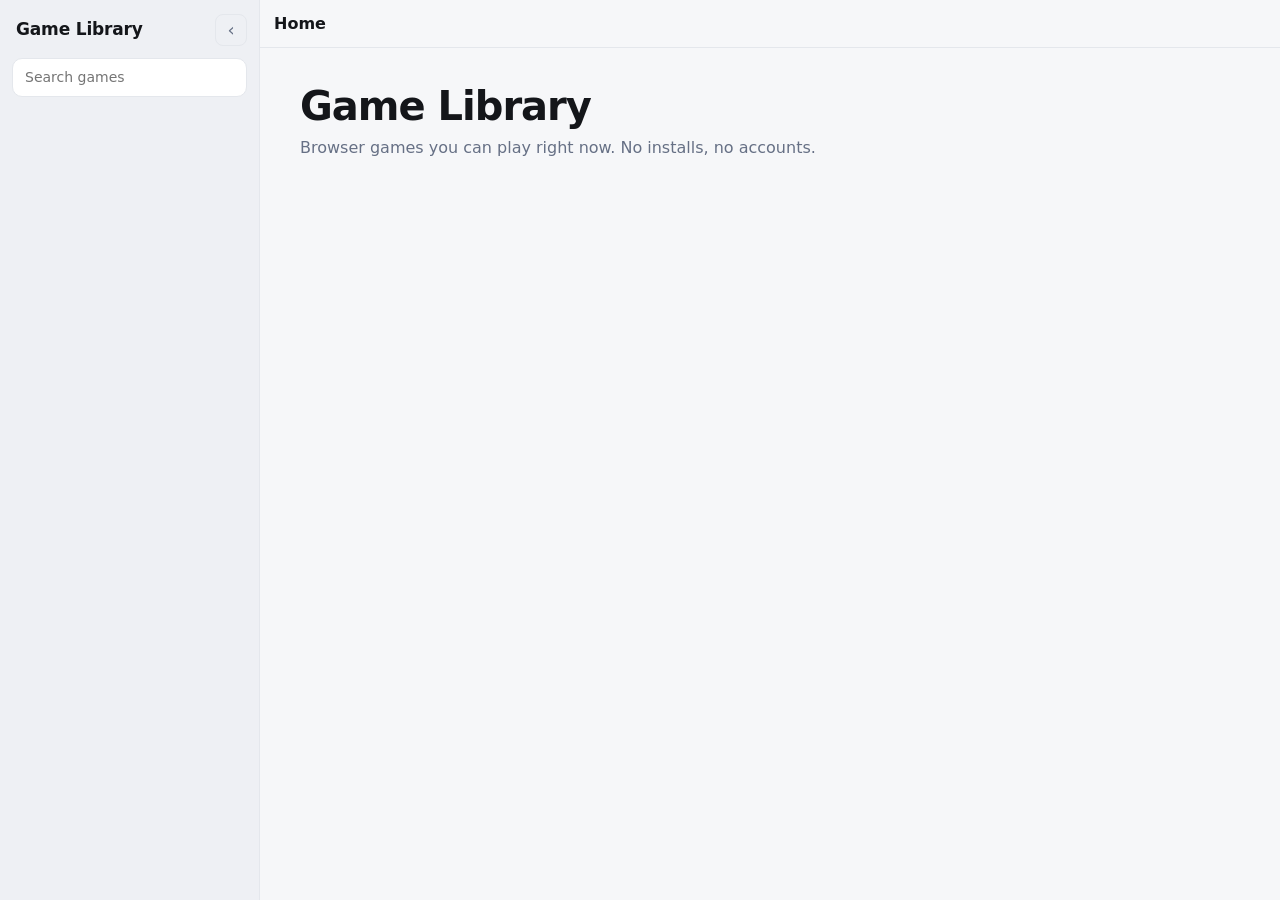
==== index.html @ a7c60bfb "Add EcoSim GIS game entry to index.html Added EcoSim GIS game entry with title, path, icon, and desc" ====
<!DOCTYPE html>
<html lang="en"><head><meta charset="utf-8">
<meta name="viewport" content="width=device-width, initial-scale=1">
<title>Game Library</title>
<script>
/* If a game's "back to library" button loads this page inside the game frame, tell the parent to show Home instead. */
if (top !== self) { document.documentElement.style.display = 'none'; try { parent.postMessage('lib-home', '*'); } catch (e) {} }
</script>
<style>
:root{color-scheme:light dark;--bg:#f6f7f9;--fg:#14161a;--mu:#667085;--pn:#fff;--bd:#e4e7ec;--ac:#4f46e5;--on:#fff;--sb:#eef0f4;--sel:#dfe1fb}
@media (prefers-color-scheme:dark){:root{--bg:#0f1115;--fg:#f2f4f7;--mu:#98a2b3;--pn:#171a21;--bd:#262b36;--ac:#818cf8;--on:#0f1115;--sb:#13161c;--sel:#262c4d}}
*{box-sizing:border-box}
html,body{height:100%}
body{margin:0;background:var(--bg);color:var(--fg);font:16px/1.5 system-ui,-apple-system,"Segoe UI",Roboto,sans-serif}
button{font:inherit;color:inherit;cursor:pointer}
:focus-visible{outline:3px solid var(--ac);outline-offset:2px}
.app{--sw:260px;display:grid;grid-template-columns:var(--sw) 1fr;height:100dvh;transition:grid-template-columns .18s}
.app.col{--sw:68px}
.side{background:var(--sb);border-right:1px solid var(--bd);display:flex;flex-direction:column;min-width:0;overflow:hidden}
.sh{display:flex;align-items:center;justify-content:space-between;gap:8px;padding:14px 12px 8px}
.brand{font-weight:700;font-size:17px;letter-spacing:-.01em;white-space:nowrap;padding-left:4px}
.sq{background:transparent;border:1px solid var(--bd);border-radius:8px;width:32px;height:32px;line-height:1;font-size:18px;color:var(--mu)}
.sq:hover{color:var(--fg)}
#q{margin:4px 12px 10px;font:inherit;font-size:14px;color:var(--fg);background:var(--pn);border:1px solid var(--bd);border-radius:10px;padding:8px 12px;min-width:0}
nav{display:flex;flex-direction:column;gap:2px;padding:0 8px 12px;overflow:auto}
.it{display:flex;align-items:center;gap:10px;width:100%;text-align:left;background:transparent;border:0;border-radius:10px;padding:7px 8px}
.it:hover{background:var(--bd)}
.it.on{background:var(--sel);font-weight:600}
.ic{flex:none;width:34px;height:34px;border-radius:9px;display:grid;place-items:center;font-size:18px}
.tx{white-space:nowrap;overflow:hidden;text-overflow:ellipsis}
.app.col .brand,.app.col #q,.app.col .tx{display:none}
.app.col .sh{justify-content:center;padding:14px 0 8px}
.app.col .it{justify-content:center}
.main{display:flex;flex-direction:column;min-width:0;height:100dvh}
.top{display:flex;align-items:center;gap:10px;padding:8px 14px;border-bottom:1px solid var(--bd);min-height:48px}
.top .sq{display:none}
#cur{font-weight:600}
#game{flex:1;width:100%;border:0;background:var(--bg)}
.home{flex:1;overflow:auto;padding:36px 24px 64px}
.home>div{max-width:940px;margin:0 auto}
h1{font-size:clamp(28px,5vw,40px);letter-spacing:-.025em;line-height:1.1;margin:0 0 8px}
.intro{color:var(--mu);margin:0;max-width:52ch}
.tags{display:flex;flex-wrap:wrap;gap:8px;margin:26px 0 20px}
.tags button{font-size:14px;color:var(--mu);background:transparent;border:1px solid var(--bd);border-radius:999px;padding:5px 14px}
.tags button[aria-pressed="true"]{background:var(--fg);color:var(--bg);border-color:var(--fg)}
.last{display:flex;flex-wrap:wrap;align-items:center;justify-content:space-between;gap:12px;background:var(--pn);border:1px solid var(--bd);border-radius:14px;padding:12px 16px;margin-bottom:20px}
.last[hidden],[hidden]{display:none!important}
.grid{display:grid;grid-template-columns:repeat(auto-fill,minmax(min(100%,380px),1fr));gap:18px}
.card{display:flex;gap:16px;background:var(--pn);border:1px solid var(--bd);border-radius:16px;box-shadow:0 1px 2px rgba(16,24,40,.06);padding:16px}
.card .ic{width:72px;height:72px;border-radius:16px;font-size:34px}
.card h2{font-size:18px;margin:0 0 2px}
.card p{margin:0 0 6px;font-size:14px;color:var(--mu)}
.card small{color:var(--mu)}
.play{display:inline-block;margin-top:10px;background:var(--ac);color:var(--on);font-weight:600;border:0;padding:8px 22px;border-radius:999px}
.play:hover{filter:brightness(1.1)}
.soon{border:1px dashed var(--bd);border-radius:16px;padding:18px;color:var(--mu);display:flex;flex-direction:column;justify-content:center}
.soon b{color:var(--fg)}
footer{margin-top:30px;color:var(--mu);font-size:14px}
#bd{display:none}
@media (max-width:700px){
 .app,.app.col{grid-template-columns:1fr}
 .side{position:fixed;inset:0 auto 0 0;width:270px;z-index:20;transform:translateX(-100%);transition:transform .2s}
 .app.open .side{transform:none}
 .app.col .brand,.app.col #q,.app.col .tx{display:initial}
 .app.col .it{justify-content:flex-start}.app.col .sh{justify-content:space-between;padding:14px 12px 8px}
 .top .sq{display:block}
 .app.open #bd{display:block;position:fixed;inset:0;background:rgba(0,0,0,.5);z-index:10}
 .home{padding:24px 16px 48px}
}
</style></head><body>
<div class="app" id="app">
 <aside class="side" id="side">
  <div class="sh"><span class="brand">Game Library</span><button class="sq" id="col" aria-label="Collapse sidebar">&#8249;</button></div>
  <input id="q" type="search" placeholder="Search games" aria-label="Search games">
  <nav id="nav" aria-label="Games"></nav>
 </aside>
 <div class="main">
  <div class="top"><button class="sq" id="menu" aria-label="Open sidebar">&#9776;</button><span id="cur">Home</span></div>
  <section class="home" id="home"><div>
   <h1 id="title">Game Library</h1><p class="intro" id="tagline"></p>
   <div class="tags" id="tags"></div>
   <div class="last" id="last" hidden><span id="lasttxt"></span><button class="play" id="lastbtn" style="margin:0">Play again</button></div>
   <div class="grid" id="grid"></div>
   <footer id="count"></footer>
  </div></section>
  <iframe id="game" title="Game" hidden allow="fullscreen"></iframe>
 </div>
 <div id="bd"></div>
</div>
<script>
/* =====================================================================
   ADD A NEW GAME: copy one { ... } block below, paste it at the top of the
   list (newest first), and change the values.
     id     a short name with no spaces (used for the web address and last played)
     path   the folder inside games/ that holds the game's index.html (end with /)
     icon   one emoji shown next to the game
     colors [from, to] for the icon's gradient
   ===================================================================== */
const SITE = { title: 'Game Library', tagline: 'Browser games you can play right now. No installs, no accounts.' };
const GAMES = [
  {
    id: 'dragons-hoard',
    title: 'Dragon\u2019s Hoard',
    desc: 'Defend your dragon\u2019s hoard from adventurers. Aim your fire, build combos, and upgrade your brood while you earn gold.',
    tags: ['Incremental', 'Action', 'Defense'],
    path: 'games/dragons-hoard/',
    icon: '\ud83d\udc09',
    colors: ['#f59e0b', '#ea580c']
  },
  {
    id: 'seven-floors-down',
    title: 'Seven Floors Down',
    desc: 'A turn-based pixel dungeon crawler. Pick a class, descend seven floors, and slay the Dungeon Lord.',
    tags: ['Roguelike', 'Turn-based', 'Pixel art'],
    path: 'games/seven-floors-down/',
    icon: '\u2694\ufe0f',
    colors: ['#6d28d9', '#be123c']
  },
  {
    "id": "ecosim",
  "title": "EcoSim GIS",
  "path": "games/ecosim/index.html",
  "icon": "🏭", 
  "description": "3D industrial simulation MMO based on real-world municipal GIS footprints."
  }
];
/* ===================================================================== */

const $ = s => document.querySelector(s), app = $('#app'), mq = matchMedia('(max-width:700px)');
let cur = null, tag = 'All', q = '';
$('#title').textContent = SITE.title; $('#tagline').textContent = SITE.tagline;

function el(t, props, ...kids) { const e = document.createElement(t); Object.assign(e, props || {}); kids.forEach(k => e.append(k)); return e; }
const grad = c => 'linear-gradient(135deg,' + c[0] + ',' + c[1] + ')';
function remember(id) { try { localStorage.setItem('lib_last', id); } catch (e) {} }

/* ----- sidebar ----- */
function item(id, title, icon, colors) {
  const on = (cur || 'home') === id;
  const ic = el('span', { className: 'ic', textContent: icon }); ic.style.background = grad(colors); ic.setAttribute('aria-hidden', 'true');
  const b = el('button', { className: 'it' + (on ? ' on' : ''), title }, ic, el('span', { className: 'tx', textContent: title }));
  if (on) b.setAttribute('aria-current', 'page');
  b.onclick = () => id === 'home' ? home() : openGame(id);
  return b;
}
function renderNav() {
  const s = q.trim().toLowerCase();
  $('#nav').replaceChildren(item('home', 'Home', '\ud83c\udfe0', ['#64748b', '#334155']),
    ...GAMES.filter(g => !s || g.title.toLowerCase().includes(s)).map(g => item(g.id, g.title, g.icon, g.colors)));
}
$('#q').addEventListener('input', e => { q = e.target.value; renderNav(); });
function setCol(on) { app.classList.toggle('col', on); $('#col').innerHTML = on ? '&#8250;' : '&#8249;'; try { localStorage.setItem('lib_col', on ? '1' : ''); } catch (e) {} }
function toggle() { if (mq.matches) app.classList.toggle('open'); else setCol(!app.classList.contains('col')); }
$('#col').onclick = toggle; $('#menu').onclick = () => app.classList.toggle('open'); $('#bd').onclick = () => app.classList.remove('open');
try { if (localStorage.getItem('lib_col')) setCol(true); } catch (e) {}

/* ----- switching between Home and games ----- */
function openGame(id) {
  const g = GAMES.find(x => x.id === id); if (!g) return home();
  app.classList.remove('open'); if (cur === id) return;
  cur = id; remember(id);
  $('#home').hidden = true; const fr = $('#game'); fr.hidden = false; fr.src = g.path;
  $('#cur').textContent = g.title; document.title = g.title + ' - ' + SITE.title;
  history.replaceState(null, '', '#' + id); renderNav();
}
function home() {
  cur = null; app.classList.remove('open');
  const fr = $('#game'); fr.hidden = true; fr.src = 'about:blank'; $('#home').hidden = false;
  $('#cur').textContent = 'Home'; document.title = SITE.title;
  history.replaceState(null, '', location.pathname + location.search); renderNav(); renderHome();
}
addEventListener('message', e => { if (e.data === 'lib-home') home(); });   /* sent by a game's "back to library" button */

/* ----- home page ----- */
function card(g) {
  const ic = el('div', { className: 'ic', textContent: g.icon }); ic.style.background = grad(g.colors); ic.setAttribute('aria-hidden', 'true');
  const play = el('button', { className: 'play', textContent: 'Play' }); play.onclick = () => openGame(g.id);
  return el('div', { className: 'card' }, ic, el('div', {}, el('h2', { textContent: g.title }), el('p', { textContent: g.desc }),
    el('small', { textContent: g.tags.join(', ') }), el('br'), play));
}
function renderHome() {
  const all = ['All', ...new Set(GAMES.flatMap(g => g.tags))];
  $('#tags').replaceChildren(...all.map(t => { const b = el('button', { textContent: t, type: 'button' }); b.setAttribute('aria-pressed', t === tag); b.onclick = () => { tag = t; renderHome(); }; return b; }));
  const list = GAMES.filter(g => tag === 'All' || g.tags.includes(tag)), grid = $('#grid');
  grid.replaceChildren(...list.map(card));
  if (tag === 'All') grid.append(el('div', { className: 'soon' }, el('b', { textContent: 'More games on the way' }), 'New games show up here as soon as they are finished.'));
  $('#count').textContent = GAMES.length + (GAMES.length === 1 ? ' game' : ' games') + ' in the library';
  let last = null; try { last = GAMES.find(g => g.id === localStorage.getItem('lib_last')); } catch (e) {}
  $('#last').hidden = !last;
  if (last) { $('#lasttxt').textContent = 'You last played ' + last.title + '.'; $('#lastbtn').onclick = () => openGame(last.id); }
}
renderNav(); renderHome();
const first = location.hash.slice(1); if (GAMES.some(g => g.id === first)) openGame(first);   /* links like ...#dragons-hoard open that game */
</script>
</body></html>
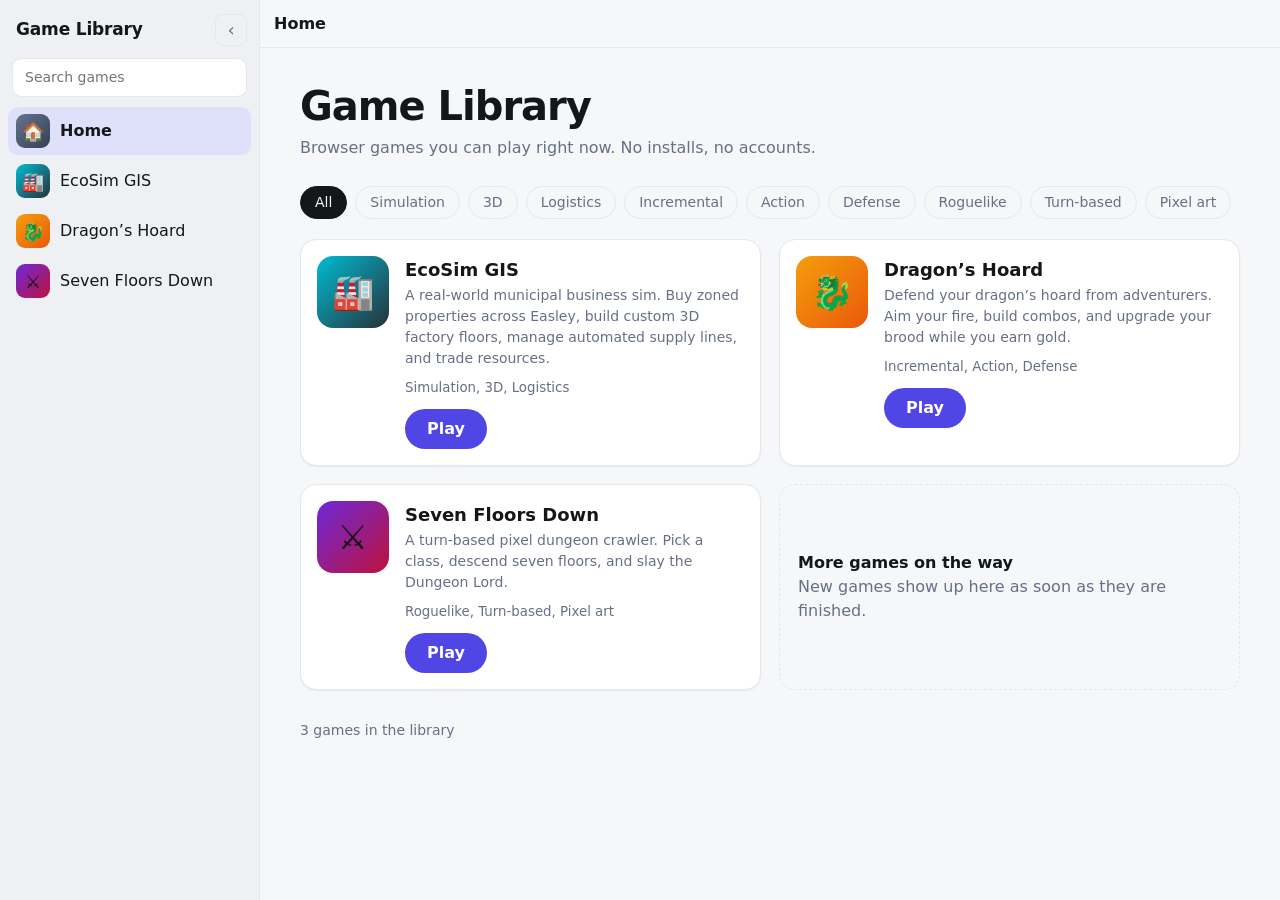
==== commit 6e2ab287: "Modify EcoSim GIS entry in game library Updated game entry for EcoSim GIS with new details." ====
--- a/index.html
+++ b/index.html
@@ -99,6 +99,15 @@
 const SITE = { title: 'Game Library', tagline: 'Browser games you can play right now. No installs, no accounts.' };
 const GAMES = [
   {
+    id: 'ecosim',
+    title: 'EcoSim GIS',
+    desc: 'A real-world municipal business sim. Buy zoned properties across Easley, build custom 3D factory floors, manage automated supply lines, and trade resources.',
+    tags: ['Simulation', '3D', 'Logistics'],
+    path: 'games/ecosim/',
+    icon: '🏭',
+    colors: ['#00bcd4', '#263238']
+  },
+  {
     id: 'dragons-hoard',
     title: 'Dragon\u2019s Hoard',
     desc: 'Defend your dragon\u2019s hoard from adventurers. Aim your fire, build combos, and upgrade your brood while you earn gold.',
@@ -115,13 +124,6 @@
     path: 'games/seven-floors-down/',
     icon: '\u2694\ufe0f',
     colors: ['#6d28d9', '#be123c']
-  },
-  {
-    "id": "ecosim",
-  "title": "EcoSim GIS",
-  "path": "games/ecosim/index.html",
-  "icon": "🏭", 
-  "description": "3D industrial simulation MMO based on real-world municipal GIS footprints."
   }
 ];
 /* ===================================================================== */
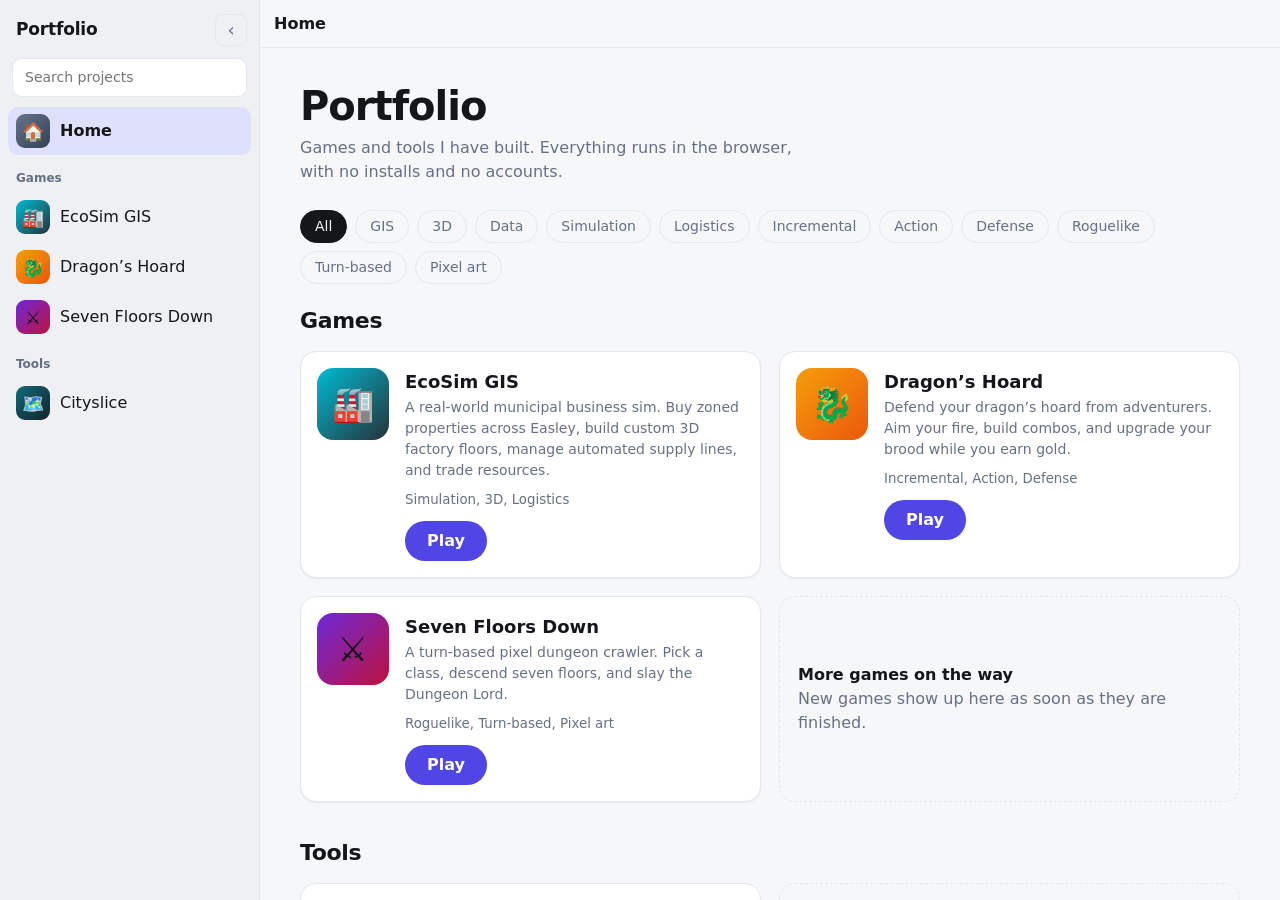
==== commit 26fc336e: "Rename 'Game Library' to 'Portfolio' in index.html Also added a separation between "tools" and "game" ====
--- a/index.html
+++ b/index.html
@@ -1,7 +1,7 @@
 <!DOCTYPE html>
 <html lang="en"><head><meta charset="utf-8">
 <meta name="viewport" content="width=device-width, initial-scale=1">
-<title>Game Library</title>
+<title>Portfolio</title>
 <script>
 /* If a game's "back to library" button loads this page inside the game frame, tell the parent to show Home instead. */
 if (top !== self) { document.documentElement.style.display = 'none'; try { parent.postMessage('lib-home', '*'); } catch (e) {} }
@@ -48,7 +48,11 @@
 .grid{display:grid;grid-template-columns:repeat(auto-fill,minmax(min(100%,380px),1fr));gap:18px}
 .card{display:flex;gap:16px;background:var(--pn);border:1px solid var(--bd);border-radius:16px;box-shadow:0 1px 2px rgba(16,24,40,.06);padding:16px}
 .card .ic{width:72px;height:72px;border-radius:16px;font-size:34px}
-.card h2{font-size:18px;margin:0 0 2px}
+.card h3{font-size:18px;margin:0 0 2px}
+.sech{font-size:22px;letter-spacing:-.015em;margin:34px 0 14px}
+.sech:first-child{margin-top:0}
+.grp{font-size:12px;font-weight:600;color:var(--mu);padding:12px 8px 4px}
+.app.col .grp{display:none}
 .card p{margin:0 0 6px;font-size:14px;color:var(--mu)}
 .card small{color:var(--mu)}
 .play{display:inline-block;margin-top:10px;background:var(--ac);color:var(--on);font-weight:600;border:0;padding:8px 22px;border-radius:999px}
@@ -62,6 +66,7 @@
  .side{position:fixed;inset:0 auto 0 0;width:270px;z-index:20;transform:translateX(-100%);transition:transform .2s}
  .app.open .side{transform:none}
  .app.col .brand,.app.col #q,.app.col .tx{display:initial}
+ .app.col .grp{display:block}
  .app.col .it{justify-content:flex-start}.app.col .sh{justify-content:space-between;padding:14px 12px 8px}
  .top .sq{display:block}
  .app.open #bd{display:block;position:fixed;inset:0;background:rgba(0,0,0,.5);z-index:10}
@@ -70,36 +75,48 @@
 </style></head><body>
 <div class="app" id="app">
  <aside class="side" id="side">
-  <div class="sh"><span class="brand">Game Library</span><button class="sq" id="col" aria-label="Collapse sidebar">&#8249;</button></div>
-  <input id="q" type="search" placeholder="Search games" aria-label="Search games">
-  <nav id="nav" aria-label="Games"></nav>
+  <div class="sh"><span class="brand">Portfolio</span><button class="sq" id="col" aria-label="Collapse sidebar">&#8249;</button></div>
+  <input id="q" type="search" placeholder="Search projects" aria-label="Search projects">
+  <nav id="nav" aria-label="Projects"></nav>
  </aside>
  <div class="main">
   <div class="top"><button class="sq" id="menu" aria-label="Open sidebar">&#9776;</button><span id="cur">Home</span></div>
   <section class="home" id="home"><div>
-   <h1 id="title">Game Library</h1><p class="intro" id="tagline"></p>
+   <h1 id="title">Portfolio</h1><p class="intro" id="tagline"></p>
    <div class="tags" id="tags"></div>
-   <div class="last" id="last" hidden><span id="lasttxt"></span><button class="play" id="lastbtn" style="margin:0">Play again</button></div>
-   <div class="grid" id="grid"></div>
+   <div class="last" id="last" hidden><span id="lasttxt"></span><button class="play" id="lastbtn" style="margin:0">Open again</button></div>
+   <div id="grid"></div>
    <footer id="count"></footer>
   </div></section>
-  <iframe id="game" title="Game" hidden allow="fullscreen"></iframe>
+  <iframe id="game" title="Project" hidden allow="fullscreen"></iframe>
  </div>
  <div id="bd"></div>
 </div>
 <script>
 /* =====================================================================
-   ADD A NEW GAME: copy one { ... } block below, paste it at the top of the
+   ADD A NEW GAME OR TOOL: copy one { ... } block below, paste it at the top of the
    list (newest first), and change the values.
-     id     a short name with no spaces (used for the web address and last played)
+     id     a short name with no spaces (used for the web address and last opened)
+     type   'game' or 'tool' (decides which section it appears in)
      path   the folder inside games/ that holds the game's index.html (end with /)
      icon   one emoji shown next to the game
      colors [from, to] for the icon's gradient
    ===================================================================== */
-const SITE = { title: 'Game Library', tagline: 'Browser games you can play right now. No installs, no accounts.' };
-const GAMES = [
+const SITE = { title: 'Portfolio', tagline: 'Games and tools I have built. Everything runs in the browser, with no installs and no accounts.' };
+const PROJECTS = [
+  {
+    id: 'cityslice',
+    type: 'tool',
+    title: 'Cityslice',
+    desc: 'Type any city and get GeoJSON for its buildings, roads, intersections, water and elevation, plus an orbitable 3D model with street and business names.',
+    tags: ['GIS', '3D', 'Data'],
+    path: 'tools/cityslice/',
+    icon: '\ud83d\uddfa\ufe0f',
+    colors: ['#0e6b78', '#17212b']
+  },
   {
     id: 'ecosim',
+    type: 'game',
     title: 'EcoSim GIS',
     desc: 'A real-world municipal business sim. Buy zoned properties across Easley, build custom 3D factory floors, manage automated supply lines, and trade resources.',
     tags: ['Simulation', '3D', 'Logistics'],
@@ -109,6 +126,7 @@
   },
   {
     id: 'dragons-hoard',
+    type: 'game',
     title: 'Dragon\u2019s Hoard',
     desc: 'Defend your dragon\u2019s hoard from adventurers. Aim your fire, build combos, and upgrade your brood while you earn gold.',
     tags: ['Incremental', 'Action', 'Defense'],
@@ -118,6 +136,7 @@
   },
   {
     id: 'seven-floors-down',
+    type: 'game',
     title: 'Seven Floors Down',
     desc: 'A turn-based pixel dungeon crawler. Pick a class, descend seven floors, and slay the Dungeon Lord.',
     tags: ['Roguelike', 'Turn-based', 'Pixel art'],
@@ -147,8 +166,11 @@
 }
 function renderNav() {
   const s = q.trim().toLowerCase();
-  $('#nav').replaceChildren(item('home', 'Home', '\ud83c\udfe0', ['#64748b', '#334155']),
-    ...GAMES.filter(g => !s || g.title.toLowerCase().includes(s)).map(g => item(g.id, g.title, g.icon, g.colors)));
+  const groups = [['game', 'Games'], ['tool', 'Tools']].flatMap(([t, label]) => {
+    const list = PROJECTS.filter(g => g.type === t && (!s || g.title.toLowerCase().includes(s)));
+    return list.length ? [el('div', { className: 'grp', textContent: label }), ...list.map(g => item(g.id, g.title, g.icon, g.colors))] : [];
+  });
+  $('#nav').replaceChildren(item('home', 'Home', '\ud83c\udfe0', ['#64748b', '#334155']), ...groups);
 }
 $('#q').addEventListener('input', e => { q = e.target.value; renderNav(); });
 function setCol(on) { app.classList.toggle('col', on); $('#col').innerHTML = on ? '&#8250;' : '&#8249;'; try { localStorage.setItem('lib_col', on ? '1' : ''); } catch (e) {} }
@@ -158,7 +180,7 @@
 
 /* ----- switching between Home and games ----- */
 function openGame(id) {
-  const g = GAMES.find(x => x.id === id); if (!g) return home();
+  const g = PROJECTS.find(x => x.id === id); if (!g) return home();
   app.classList.remove('open'); if (cur === id) return;
   cur = id; remember(id);
   $('#home').hidden = true; const fr = $('#game'); fr.hidden = false; fr.src = g.path;
@@ -176,22 +198,27 @@
 /* ----- home page ----- */
 function card(g) {
   const ic = el('div', { className: 'ic', textContent: g.icon }); ic.style.background = grad(g.colors); ic.setAttribute('aria-hidden', 'true');
-  const play = el('button', { className: 'play', textContent: 'Play' }); play.onclick = () => openGame(g.id);
-  return el('div', { className: 'card' }, ic, el('div', {}, el('h2', { textContent: g.title }), el('p', { textContent: g.desc }),
+  const play = el('button', { className: 'play', textContent: g.type === 'tool' ? 'Open' : 'Play' }); play.onclick = () => openGame(g.id);
+  return el('div', { className: 'card' }, ic, el('div', {}, el('h3', { textContent: g.title }), el('p', { textContent: g.desc }),
     el('small', { textContent: g.tags.join(', ') }), el('br'), play));
 }
 function renderHome() {
-  const all = ['All', ...new Set(GAMES.flatMap(g => g.tags))];
+  const all = ['All', ...new Set(PROJECTS.flatMap(g => g.tags))];
   $('#tags').replaceChildren(...all.map(t => { const b = el('button', { textContent: t, type: 'button' }); b.setAttribute('aria-pressed', t === tag); b.onclick = () => { tag = t; renderHome(); }; return b; }));
-  const list = GAMES.filter(g => tag === 'All' || g.tags.includes(tag)), grid = $('#grid');
-  grid.replaceChildren(...list.map(card));
-  if (tag === 'All') grid.append(el('div', { className: 'soon' }, el('b', { textContent: 'More games on the way' }), 'New games show up here as soon as they are finished.'));
-  $('#count').textContent = GAMES.length + (GAMES.length === 1 ? ' game' : ' games') + ' in the library';
-  let last = null; try { last = GAMES.find(g => g.id === localStorage.getItem('lib_last')); } catch (e) {}
+  $('#grid').replaceChildren(...[['game', 'Games'], ['tool', 'Tools']].flatMap(([t, label]) => {
+    const list = PROJECTS.filter(g => g.type === t && (tag === 'All' || g.tags.includes(tag)));
+    if (!list.length) return [];
+    const grid = el('div', { className: 'grid' }, ...list.map(card));
+    if (tag === 'All') grid.append(el('div', { className: 'soon' }, el('b', { textContent: 'More ' + label.toLowerCase() + ' on the way' }), 'New ' + label.toLowerCase() + ' show up here as soon as they are finished.'));
+    return [el('h2', { className: 'sech', textContent: label }), grid];
+  }));
+  const ng = PROJECTS.filter(g => g.type === 'game').length, nt = PROJECTS.length - ng;
+  $('#count').textContent = ng + (ng === 1 ? ' game' : ' games') + ' and ' + nt + (nt === 1 ? ' tool' : ' tools');
+  let last = null; try { last = PROJECTS.find(g => g.id === localStorage.getItem('lib_last')); } catch (e) {}
   $('#last').hidden = !last;
-  if (last) { $('#lasttxt').textContent = 'You last played ' + last.title + '.'; $('#lastbtn').onclick = () => openGame(last.id); }
+  if (last) { $('#lasttxt').textContent = 'You last ' + (last.type === 'tool' ? 'used ' : 'played ') + last.title + '.'; $('#lastbtn').onclick = () => openGame(last.id); }
 }
 renderNav(); renderHome();
-const first = location.hash.slice(1); if (GAMES.some(g => g.id === first)) openGame(first);   /* links like ...#dragons-hoard open that game */
+const first = location.hash.slice(1); if (PROJECTS.some(g => g.id === first)) openGame(first);   /* links like ...#dragons-hoard open that game */
 </script>
 </body></html>
